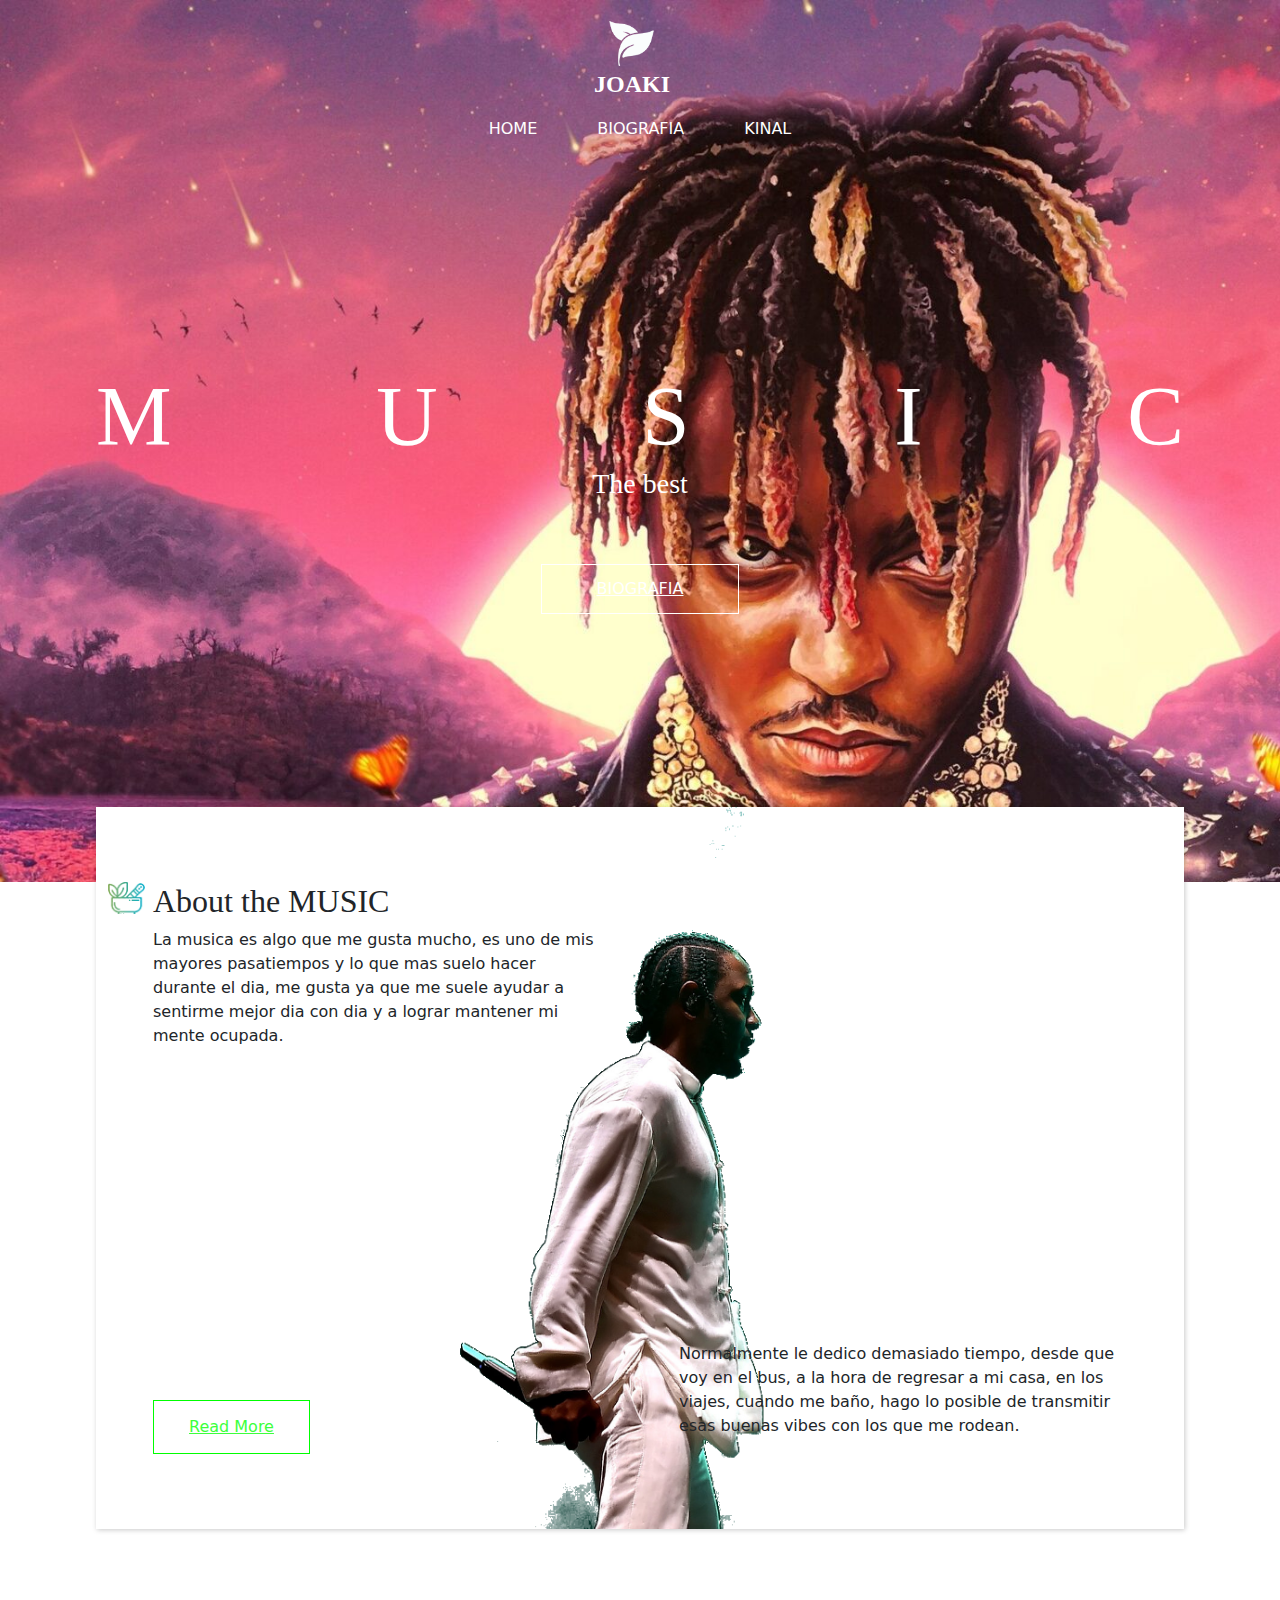
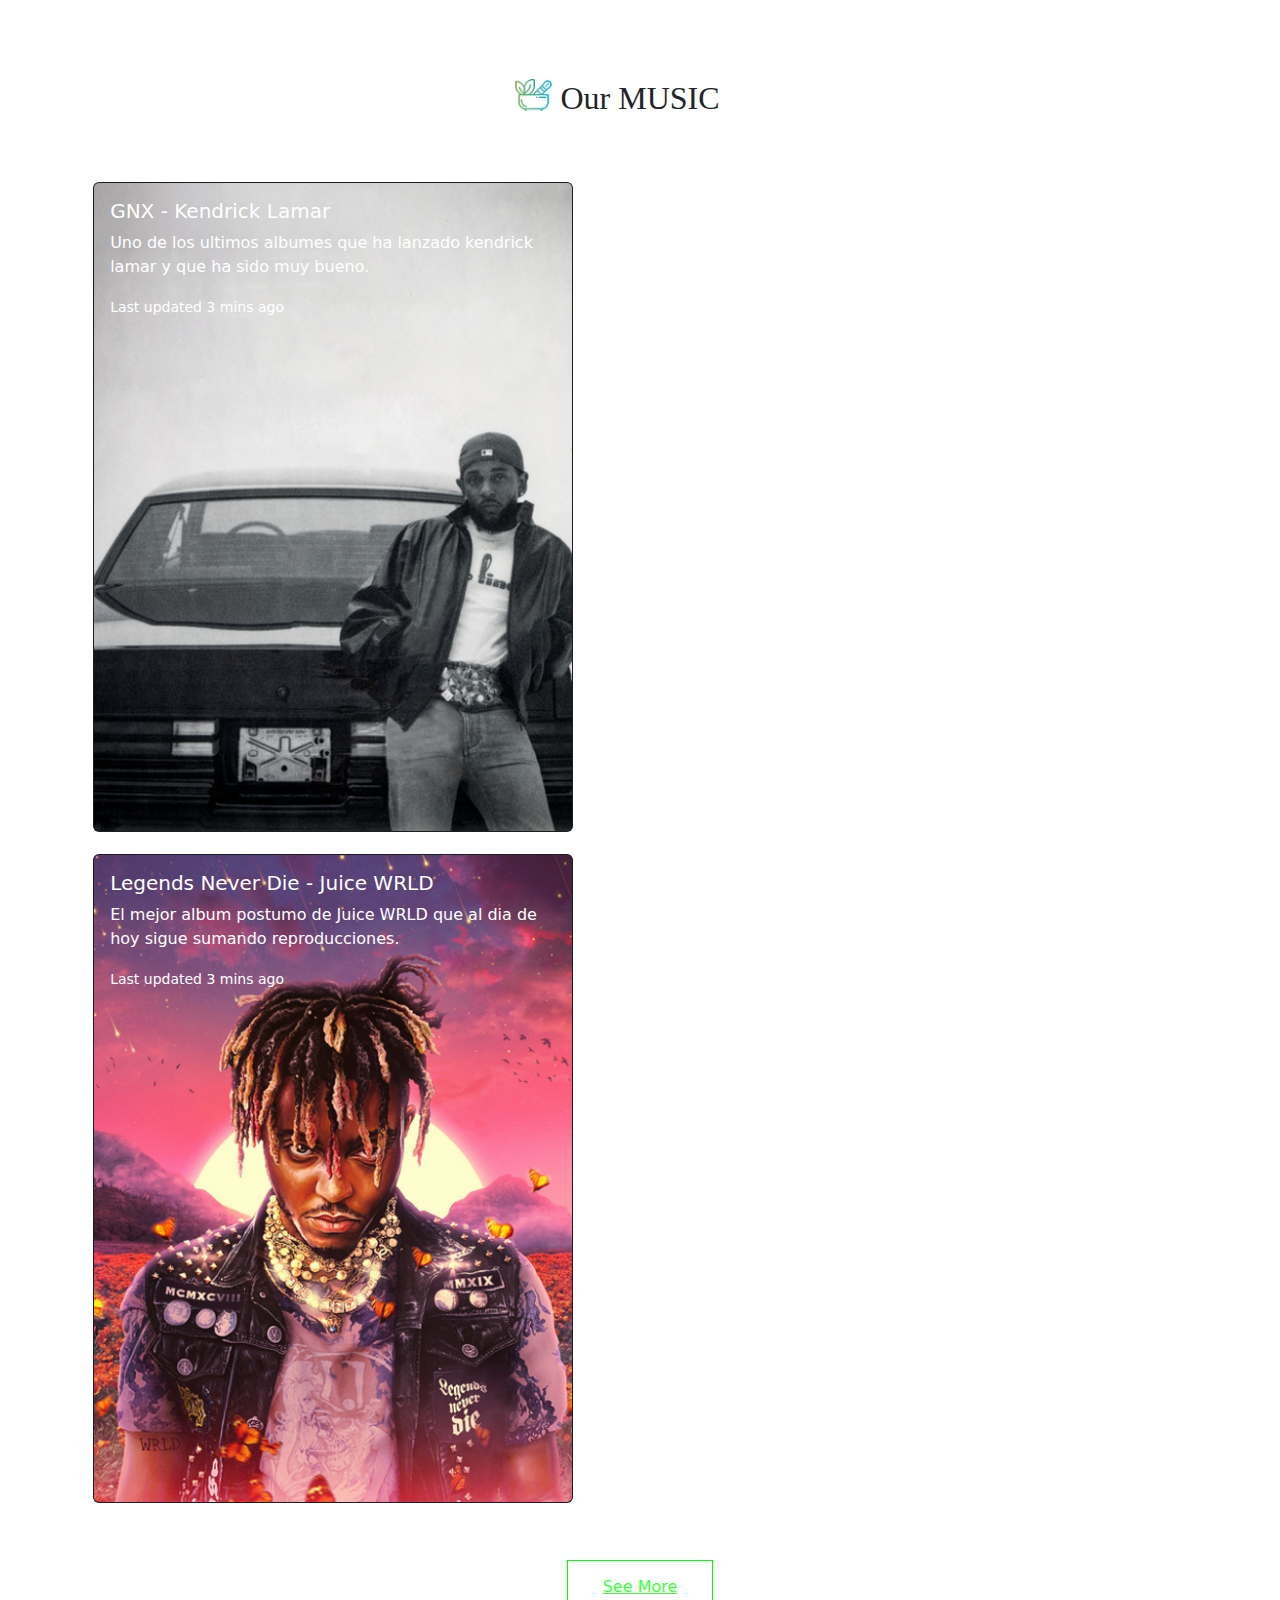
==== index.html @ 391e6434 "Inicio terminado" ====
<!DOCTYPE html>
<html>

<head>
  <meta charset="utf-8" />
  <meta http-equiv="X-UA-Compatible" content="IE=edge" />
  <meta name="viewport" content="width=device-width, initial-scale=1, shrink-to-fit=no" />
  <meta name="keywords" content="" />
  <meta name="description" content="" />
  <meta name="author" content="" />

  <title>Joaki</title>
  <link rel="stylesheet" type="text/css"
    href="https://cdnjs.cloudflare.com/ajax/libs/OwlCarousel2/2.1.3/assets/owl.carousel.min.css" />
  <link rel="stylesheet" type="text/css" href="css/bootstrap.css" />
  <link href="css/style.css" rel="stylesheet" />
  <link href="css/responsive.css" rel="stylesheet" />
  <link href="https://cdn.jsdelivr.net/npm/bootstrap@5.3.3/dist/css/bootstrap.min.css" rel="stylesheet" integrity="sha384-QWTKZyjpPEjISv5WaRU9OFeRpok6YctnYmDr5pNlyT2bRjXh0JMhjY6hW+ALEwIH" crossorigin="anonymous">
</head>

<body>
  <div class="hero_area w-4">
    <header class="header_section">
      <div class="container-fluid">
        <nav class="navbar navbar-expand-lg custom_nav-container pt-3">
          <a class="navbar-brand" href="index.html">
            <img src="images/logo.png" alt="" />
            <span>
              Joaki
            </span>
          </a>
          <button class="navbar-toggler" type="button" data-toggle="collapse" data-target="#navbarSupportedContent"
            aria-controls="navbarSupportedContent" aria-expanded="false" aria-label="Toggle navigation">
            <span class="navbar-toggler-icon"></span>
          </button>

          <div class="collapse navbar-collapse" id="navbarSupportedContent">
            <div class="d-flex ml-auto flex-column flex-lg-row align-items-center">
              <ul class="navbar-nav  ">
                <li class="nav-item active">
                  <a class="nav-link" href="index.html">Home <span class="sr-only">(current)</span></a>
                </li>
                <li class="nav-item">
                  <a class="nav-link" href="biografia.html"> Biografia </a>
                </li>
                <li class="nav-item">
                  <a class="nav-link" href="product.html"> Kinal </a>
                </li>
              </ul>
            </div>
          </div>
        </nav>
      </div>
    </header>
    <section class="hero_section">
      <div class="hero_detail">
        <h1>
          <span>
            M
          </span>
          <span>
            U
          </span>
          <span>
            S
          </span>
          <span>
            I
          </span>
          <span>
            C
          </span>
        </h1>
        <h3>
          The best
        </h2>
      </div>
      <div class="hero_btn-box">
        <a href="biografia.html">
          Biografia
        </a>
      </div>
    </section>
  </div>



  <!-- about section -->
  <section class="about_section layout_padding">
    <div class="about_container">
      <div class="container">
        <div class="detail">
          <h2 class="custom_heading">
            About the MUSIC
          </h2>
          <p>
            La musica es algo que me gusta mucho, es uno de mis mayores pasatiempos y lo que mas suelo hacer durante el dia, me gusta ya que me suele ayudar a sentirme mejor dia con dia y a lograr mantener mi mente ocupada.
          </p>
          <div>
            <a href="">
              Read More
            </a>
          </div>
        </div>
        <div class="detail-2">
          <p>
            Normalmente le dedico demasiado tiempo, desde que voy en el bus, a la hora de regresar a mi casa, en los viajes, cuando me baño, hago lo posible de transmitir esas buenas vibes con los que me rodean.
          </p>
        </div>
      </div>
    </div>
  </section>


  <!-- end about section -->

  <!-- product section -->
  <section class="product_section layout_padding">
    <div class="d-flex justify-content-center">
      <h2 class="custom_heading">
        Our MUSIC
      </h2>
    </div>
    <div class="container layout_padding2">
      <div class="img-box box-1">
        <div class="card text-bg-dark">
          <img src="images/GNXK.png" class="card-img" alt="...">
          <div class="card-img-overlay">
            <h5 class="card-title">GNX - Kendrick Lamar</h5>
            <p class="card-text">Uno de los ultimos albumes que ha lanzado kendrick lamar y que ha sido muy bueno.</p>
            <p class="card-text"><small>Last updated 3 mins ago</small></p>
          </div>
        </div>
      </div>
      <div class="img-box box-2">
        <img src="images/p-2.jpg" alt="">
      </div>
      <div class="img-box box-3">
        <div class="card text-bg-dark">
          <img src="images/LegendsNeverDie2.png" class="card-img" alt="...">
          <div class="card-img-overlay">
            <h5 class="card-title">Legends Never Die - Juice WRLD</h5>
            <p class="card-text">El mejor album postumo de Juice WRLD que al dia de hoy sigue sumando reproducciones.</p>
            <p class="card-text"><small>Last updated 3 mins ago</small></p>
          </div>
        </div>
      </div>
      <div class="img-box box-4">
        <img src="images/p-4.jpg" alt="">
      </div>
    </div>
    <div class="d-flex justify-content-center">
      <a href="">
        See More
      </a>
    </div>
  </section>
  <script src="https://cdn.jsdelivr.net/npm/bootstrap@5.3.3/dist/js/bootstrap.bundle.min.js" integrity="sha384-YvpcrYf0tY3lHB60NNkmXc5s9fDVZLESaAA55NDzOxhy9GkcIdslK1eN7N6jIeHz" crossorigin="anonymous"></script>
  <script type="text/javascript" src="js/jquery-3.4.1.min.js"></script>
  <script type="text/javascript" src="js/bootstrap.js"></script>
</body>

</html>
---- css/style.css ----
@font-face {
  font-family: "Ethnocentric";
  src: url("../fonts/ethnocentric/ethnocentric rg.ttf") format("ttf");
  font-weight: 400;
}

@font-face {
  font-family: "Ethnocentric";
  src: url("../fonts/ethnocentric/ethnocentric rg it.ttf") format("ttf");
  font-weight: 400;
}

@font-face {
  font-family: "poppins";
  src: url("../fonts/ethnocentric/Poppins-Regular.ttf") format("ttf");
  font-weight: 400;
}

@font-face {
  font-family: "poppins";
  src: url("../fonts/ethnocentric/Poppins-Bold.ttf") format("ttf");
  font-weight: bold;
}

h1,
h2,
h3 {
  font-family: "Ethnocentric";
}

body {
  font-family: "poppins", sans-serif;
  color: #101010;
  background-color: #ffffff;
}

.layout_padding {
  padding: 75px 0;
}

.layout_padding2 {
  padding: 45px 0;
}

.layout_padding2-top {
  padding-top: 45px;
}

.layout_padding2-bottom {
  padding-bottom: 45px;
}

.layout_padding-top {
  padding-top: 75px;
}

.layout_padding-bottom {
  padding-bottom: 75px;
}

.custom_heading {
  position: relative;
}

.custom_heading::before {
  position: absolute;
  content: "";
  left: -45px;
  width: 37px;
  height: 32px;
  background-image: url(../images/herbal.png);
  background-size: cover;
}

/*header section*/
.hero_area {
  height: 98vh;
  background-image: url(../images/Legends\ Never\ Die\ -\ Juice\ WRLD.jpg);
  background-size: cover;
  background-attachment: fixed;
}

.sub_page .hero_area {
  height: auto;
}

.hero_area.sub_pages {
  height: auto;
}

.header_section .container-fluid {
  padding-right: 25px;
  padding-left: 25px;
}

.header_section .nav_container {
  margin: 0 auto;
}

.custom_nav-container.navbar-expand-lg .navbar-nav .nav-link {
  padding: 10px 30px;
  color: #ffffff;
  text-align: center;
  text-transform: uppercase;
}

a,
a:hover,
a:focus {
  text-decoration: none;
}

a:hover,
a:focus {
  color: initial;
}

.btn,
.btn:focus {
  outline: none !important;
  -webkit-box-shadow: none;
          box-shadow: none;
}

.navbar-brand,
.navbar-brand:hover {
  text-transform: uppercase;
  font-weight: bold;
  font-size: 24px;
  color: #fafcfd;
}

.custom_nav-container .nav_search-btn {
  background-image: url(../images/search-icon.png);
  background-size: 22px;
  background-repeat: no-repeat;
  background-position-y: 7px;
  width: 35px;
  height: 35px;
  padding: 0;
  border: none;
}

.navbar-brand {
  display: -webkit-box;
  display: -ms-flexbox;
  display: flex;
  -webkit-box-align: center;
      -ms-flex-align: center;
          align-items: center;
  -webkit-box-orient: vertical;
  -webkit-box-direction: normal;
      -ms-flex-direction: column;
          flex-direction: column;
  align-items: center;
  margin-right: 0;
}

.navbar-brand img {
  width: 45px;
}

.navbar-brand span {
  font-size: 24px;
  font-weight: 700;
  color: #ffffff;
  font-family: "Ethnocentric";
}

.custom_nav-container {
  z-index: 99999;
  padding: 15px 0;
  -webkit-box-orient: vertical;
  -webkit-box-direction: normal;
      -ms-flex-direction: column;
          flex-direction: column;
  -webkit-box-align: center;
      -ms-flex-align: center;
          align-items: center;
}

.custom_nav-container .navbar-toggler {
  outline: none;
}

.custom_nav-container .navbar-toggler .navbar-toggler-icon {
  background-image: url(../images/menu.png);
  background-size: 35px;
}

/*end header section*/
.hero_section {
  text-align: center;
  color: #ffffff;
  display: -webkit-box;
  display: -ms-flexbox;
  display: flex;
  -webkit-box-orient: vertical;
  -webkit-box-direction: normal;
      -ms-flex-direction: column;
          flex-direction: column;
  -webkit-box-pack: center;
      -ms-flex-pack: center;
          justify-content: center;
  height: 75%;
}

.hero_section h1 {
  font-size: 85px;
  display: -webkit-box;
  display: -ms-flexbox;
  display: flex;
  -webkit-box-pack: justify;
      -ms-flex-pack: justify;
          justify-content: space-between;
  width: 85%;
  margin: 0 auto;
}

.hero_section .hero_btn-box a {
  display: inline-block;
  padding: 12px 55px;
  background-color: transparent;
  border: 1.5px solid #ffffff;
  color: #ffffff;
  margin-top: 55px;
  text-transform: uppercase;
}

.hero_section .hero_btn-box a:hover {
  background-color: #ffffff;
  color: #00ff00;
}

.sub_page .about_section .about_container {
  margin-top: 0;
}

.about_section .about_container {
  width: 85%;
  margin-left: auto;
  margin-right: auto;
  padding: 75px 45px;
  background-image: url(../images/KendrickLamar.png);
  background-size: auto 100%;
  background-color: #fff;
  background-position: center;
  background-repeat: no-repeat;
  margin-top: -150px;
  -webkit-box-shadow: 1px 1px 5px 0px rgba(0, 0, 0, 0.21);
  box-shadow: 1px 1px 5px 0px rgba(0, 0, 0, 0.21);
}

.about_section .about_container .container {
  display: -webkit-box;
  display: -ms-flexbox;
  display: flex;
  -webkit-box-pack: justify;
      -ms-flex-pack: justify;
          justify-content: space-between;
}

.about_section .about_container .container > div {
  width: 46%;
}

.about_section .detail a {
  display: inline-block;
  padding: 14px 35px;
  background-color: transparent;
  border: 1.5px solid #00ff00;
  color: #00ff00;
  color: #3cff3c;
  margin-top: 75%;
}

.about_section .detail a:hover {
  background-color: #00ff00;
  color: #ffffff;
}

.about_section .detail-2 {
  display: -webkit-box;
  display: -ms-flexbox;
  display: flex;
  -webkit-box-orient: vertical;
  -webkit-box-direction: normal;
      -ms-flex-direction: column;
          flex-direction: column;
  -webkit-box-pack: end;
      -ms-flex-pack: end;
          justify-content: flex-end;
}

.product_section .container {
  display: -webkit-box;
  display: -ms-flexbox;
  display: flex;
  -ms-flex-wrap: wrap;
      flex-wrap: wrap;
}

.product_section .img-box {
  margin: 1%;
  display: -webkit-box;
  display: -ms-flexbox;
  display: flex;
}

.product_section .img-box img {
  width: 100%;
}

.product_section .img-box.box-1, .product_section .img-box.box-3 {
  width: 43%;
}

.product_section .img-box.box-2, .product_section .img-box.box-4 {
  width: 53%;
}

.product_section a {
  display: inline-block;
  padding: 14px 35px;
  background-color: transparent;
  border: 1.5px solid #00ff00;
  color: #00ff00;
  color: #3cff3c;
}

.product_section a:hover {
  background-color: #00ff00;
  color: #ffffff;
}

.why_section .why_container .img_box {
  width: 85%;
  margin: 0 auto;
}

.why_section .why_container .img_box img {
  width: 100%;
}

.why_section a {
  display: inline-block;
  padding: 14px 35px;
  background-color: transparent;
  border: 1.5px solid #00ff00;
  color: #00ff00;
  color: #3cff3c;
}

.why_section a:hover {
  background-color: #00ff00;
  color: #ffffff;
}

.contact_section {
  color: #fff;
  background: url(../images/contact-bg.jpg);
  background-size: cover;
  background-repeat: no-repeat;
  background-attachment: fixed;
}

.contact_section h2::before {
  background-image: url(../images/herbal-white.png);
}

.contact_section input {
  width: 100%;
  border: 0;
  height: 50px;
  border-radius: 30px;
  margin: 20px 0;
  padding-left: 25px;
  background-color: #ffffff;
  outline: none;
  color: #101010;
}

.contact_section input::-webkit-input-placeholder {
  color: #131313;
}

.contact_section input:-ms-input-placeholder {
  color: #131313;
}

.contact_section input::-ms-input-placeholder {
  color: #131313;
}

.contact_section input::placeholder {
  color: #131313;
}

.contact_section input.message-box {
  height: 150px;
}

.contact_section button {
  background-color: #e92c06;
  padding: 15px 55px;
  outline: none;
  border: none;
  border-radius: 30px;
  border: 1px solid #e92c06;
  color: #fff;
  font-weight: bold;
}

.contact_section button:hover {
  color: #e92c06;
  background-color: transparent;
}

.client_section .client_container {
  width: 90%;
  margin: 0 auto;
  display: -webkit-box;
  display: -ms-flexbox;
  display: flex;
  -webkit-box-align: center;
      -ms-flex-align: center;
          align-items: center;
}

.client_section .img_box {
  display: -webkit-box;
  display: -ms-flexbox;
  display: flex;
  -webkit-box-align: center;
      -ms-flex-align: center;
          align-items: center;
  -webkit-box-pack: center;
      -ms-flex-pack: center;
          justify-content: center;
  min-width: 225px;
  min-height: 225px;
  border-radius: 100%;
  background: -webkit-gradient(linear, left top, right top, from(#afad04), to(#5da802));
  background: linear-gradient(to right, #afad04, #5da802);
  margin-right: 15px;
}

.client_section .img_box img {
  width: 75%;
}

.client_section .detail_box {
  padding: 25px;
  background: -webkit-gradient(linear, left top, left bottom, from(#afad04), to(#5da802));
  background: linear-gradient(to bottom, #afad04, #5da802);
  color: #ffffff;
  display: -webkit-box;
  display: -ms-flexbox;
  display: flex;
  -webkit-box-align: center;
      -ms-flex-align: center;
          align-items: center;
}

.client_section .detail_box h5 {
  font-weight: bold;
  display: -webkit-box;
  display: -ms-flexbox;
  display: flex;
  -webkit-box-orient: vertical;
  -webkit-box-direction: normal;
      -ms-flex-direction: column;
          flex-direction: column;
  -webkit-box-align: center;
      -ms-flex-align: center;
          align-items: center;
  margin-right: 35px;
}

.client_section .carousel-indicators {
  -webkit-box-pack: end;
      -ms-flex-pack: end;
          justify-content: flex-end;
  width: 90%;
  margin: 0 auto;
  bottom: 30px;
}

.client_section .carousel-indicators li {
  background-color: #0f0f0f;
  margin: 0;
  height: 15px;
  width: 35px;
  opacity: 1;
}

.client_section .carousel-indicators li.active {
  background-color: #46a102;
}

.info_section {
  background-image: url(../images/info-bg.jpg);
  background-size: cover;
  background-attachment: fixed;
}

.info_section .logo-box {
  width: 200px;
  margin: 0 auto 75px auto;
}

.info_section .logo-box img {
  width: 100%;
}

.info_items {
  width: 65%;
  margin: 0 auto;
  display: -webkit-box;
  display: -ms-flexbox;
  display: flex;
  -webkit-box-orient: vertical;
  -webkit-box-direction: normal;
      -ms-flex-direction: column;
          flex-direction: column;
  -webkit-box-align: center;
      -ms-flex-align: center;
          align-items: center;
  -webkit-box-pack: justify;
      -ms-flex-pack: justify;
          justify-content: space-between;
}

.info_items .item {
  display: -webkit-box;
  display: -ms-flexbox;
  display: flex;
  -webkit-box-orient: vertical;
  -webkit-box-direction: normal;
      -ms-flex-direction: column;
          flex-direction: column;
  -webkit-box-align: center;
      -ms-flex-align: center;
          align-items: center;
  text-align: center;
  margin-bottom: 25px;
}

.info_items .item .img-box {
  width: 50px;
  border-radius: 100%;
  background-repeat: no-repeat;
  background-position: center;
  margin-bottom: 15px;
}

.info_items .item .img-box img {
  width: 100%;
}

.info_items .item .detail-box {
  margin-top: 10px;
  color: #fff;
}

.info_items {
  position: relative;
}

.info_items a {
  position: relative;
}

/* footer section*/
.footer_section {
  background-color: #ffffff;
  padding: 20px;
  font-weight: 500;
}

.footer_section p {
  color: #292929;
  margin: 0;
  text-align: center;
}

.footer_section a {
  color: #292929;
}

.list1{
  display: flex;
  justify-content: flex-end;
}
---- css/responsive.css ----
@media (max-width: 1120px) {
    .hero_area {
        height: auto;
    }

    .hero_btn-box {
        margin-bottom: 150px;
    }


}

@media (max-width: 992px) {
    .custom_nav-container {
        flex-direction: row;
    }
}

@media (max-width: 768px) {
    .about_section .about_container .container {
        flex-direction: column;
    }

    .about_section .about_container {
        width: 90%;
    }

    .about_section .about_container .container>div {
        width: 95%;
    }

    .about_section .detail a {
        margin: 25px auto 35px auto;
    }

    .about_section .detail a {

        background-color: #00ff00;
        color: #ffffff;

    }

    .client_section .client_container {
        width: 100%;
    }

    .client_section .carousel-indicators {
        justify-content: center;
    }
}

@media (max-width: 576px) {
    .hero_section h1 {
        font-size: 58px;
    }

    .product_section .container {
        flex-direction: column;
        align-items: center;
    }

    .product_section .img-box.box-1,
    .product_section .img-box.box-3,
    .product_section .img-box.box-2,
    .product_section .img-box.box-4 {
        width: auto;
        margin: 15px 25px;

    }

    .client_section .client_container {
        flex-direction: column;
    }

    .client_section .img_box {
        margin-bottom: 25px;
    }

    .client_section .detail_box {
        flex-direction: column;
        text-align: center;
    }

    .client_section .detail_box h5 {
        flex-direction: row;
    }

}

@media (max-width: 480px) {
    .hero_section h1 {
        font-size: 36px;
    }
}

@media (max-width: 420px) {}

@media (max-width: 360px) {}

@media (min-width: 1200px) {
    .container {
        max-width: 1170px;
    }
}
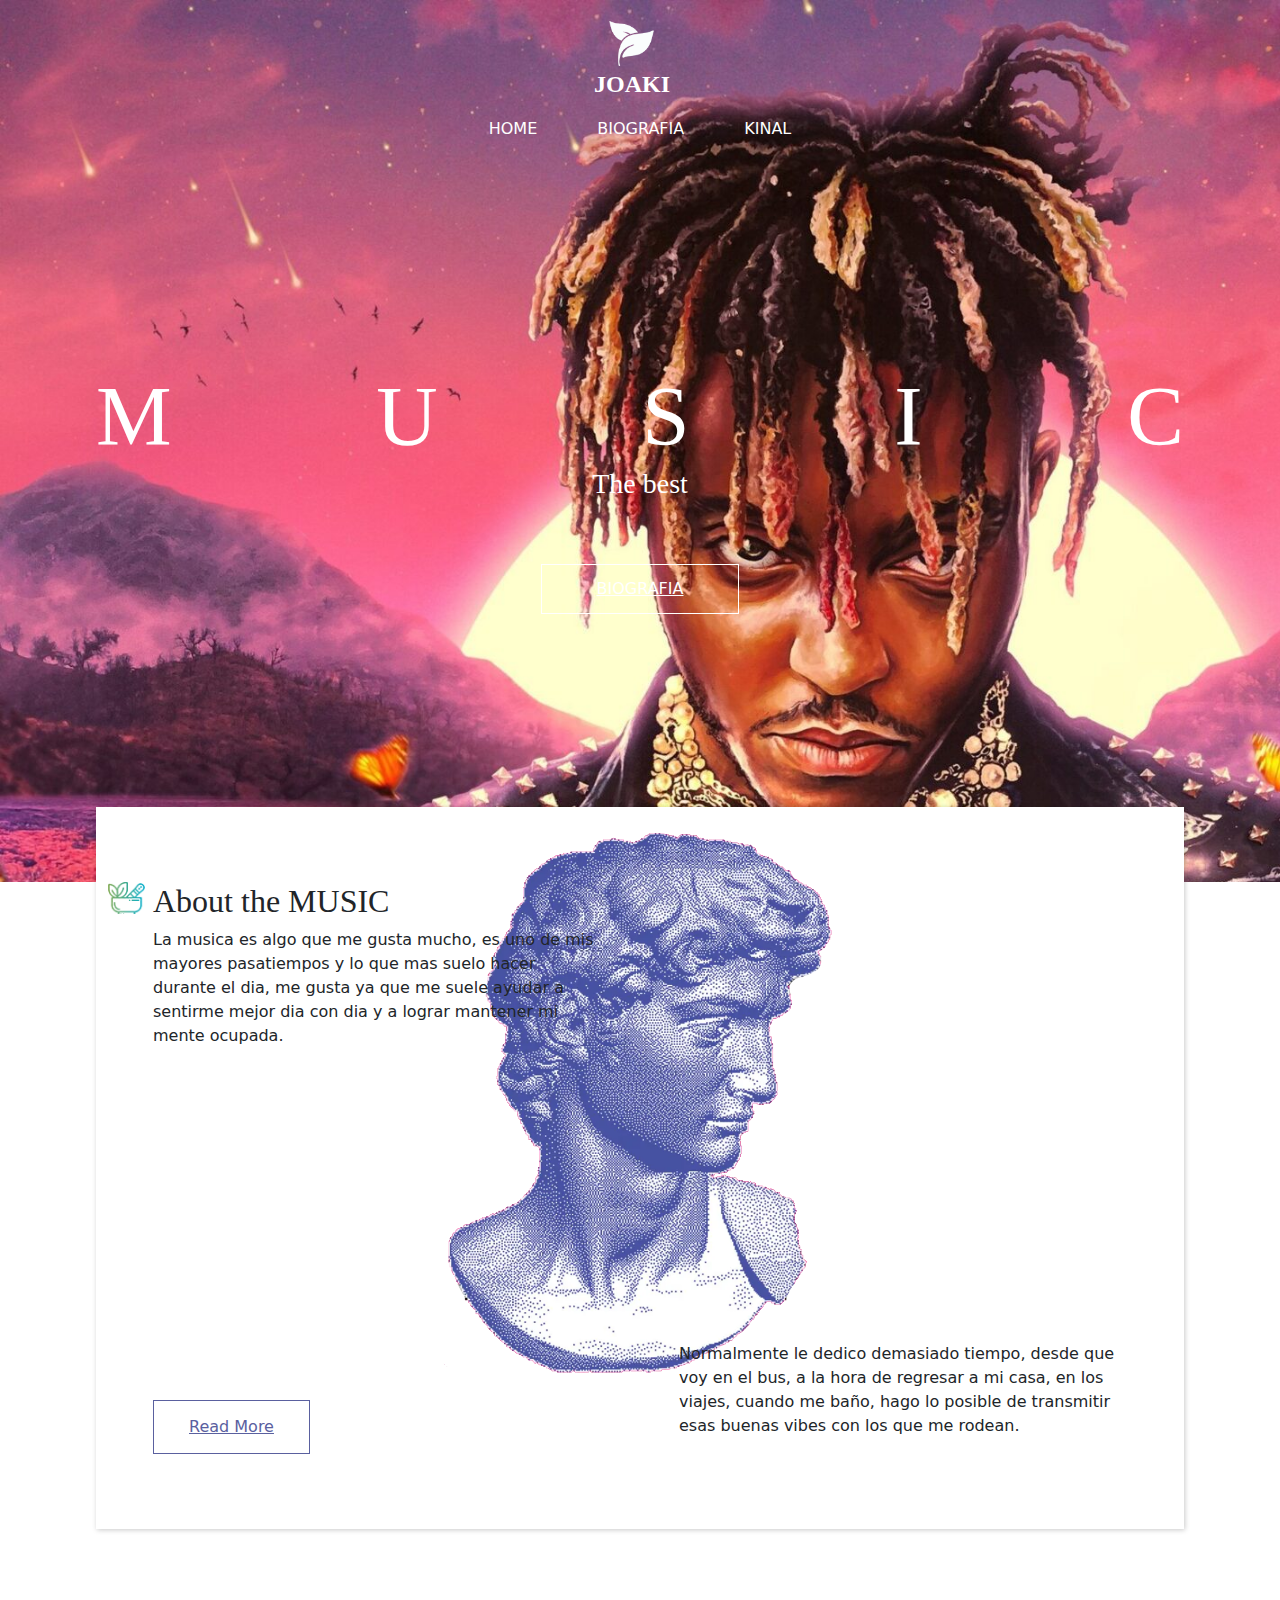
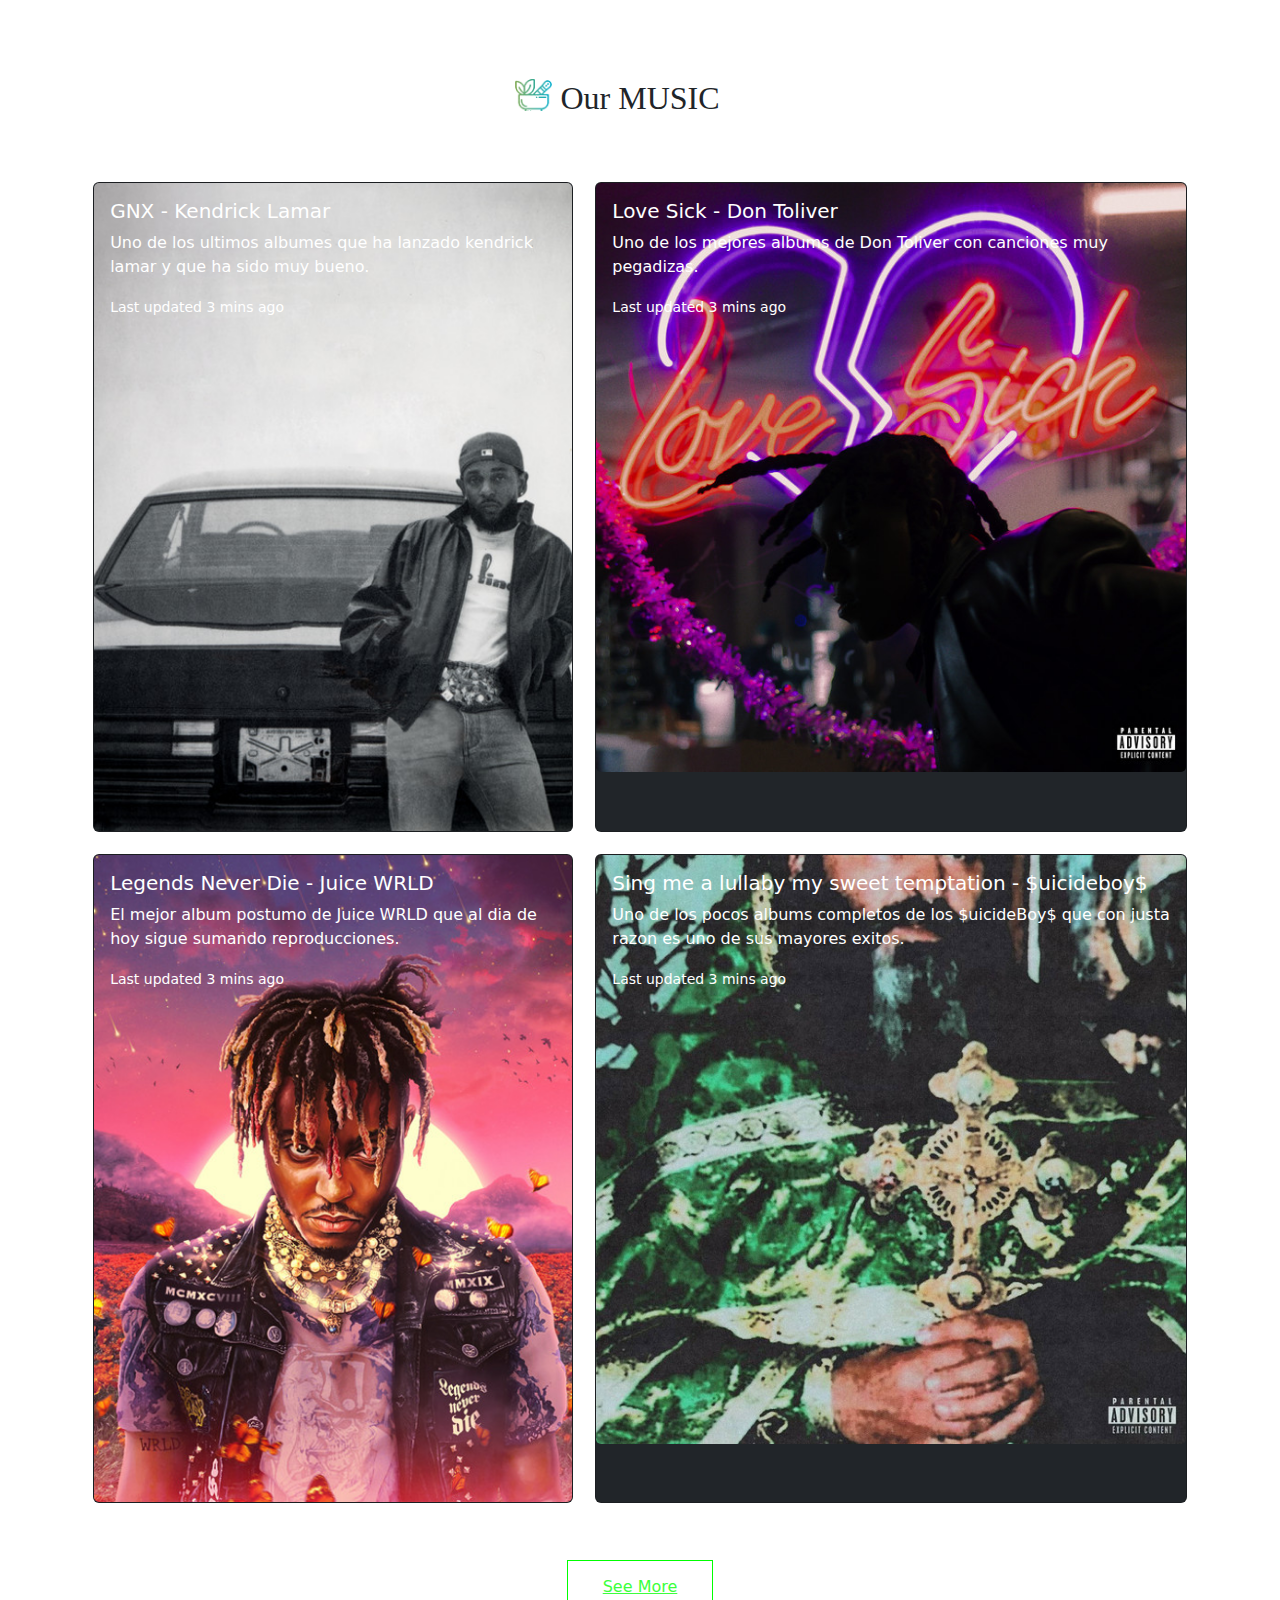
==== commit 40050bf9: "Autobiografia terminada empezando con pagina web de Kinal" ====
--- a/index.html
+++ b/index.html
@@ -97,7 +97,7 @@
             La musica es algo que me gusta mucho, es uno de mis mayores pasatiempos y lo que mas suelo hacer durante el dia, me gusta ya que me suele ayudar a sentirme mejor dia con dia y a lograr mantener mi mente ocupada.
           </p>
           <div>
-            <a href="">
+            <a href="https://www.google.com/url?sa=t&rct=j&q=&esrc=s&source=web&cd=&cad=rja&uact=8&ved=2ahUKEwi_k-aP4vaKAxVORjABHcnKKSkQFnoECA0QAQ&url=https%3A%2F%2Fopen.spotify.com%2Fintl-es&usg=AOvVaw3CHe_-47AX94cmSDewSOfU&opi=89978449">
               Read More
             </a>
           </div>
@@ -133,7 +133,14 @@
         </div>
       </div>
       <div class="img-box box-2">
-        <img src="images/p-2.jpg" alt="">
+        <div class="card text-bg-dark">
+          <img src="images/LoveSick.png" class="card-img" alt="...">
+          <div class="card-img-overlay">
+            <h5 class="card-title">Love Sick - Don Toliver</h5>
+            <p class="card-text">Uno de los mejores albums de Don Toliver con canciones muy pegadizas.</p>
+            <p class="card-text"><small>Last updated 3 mins ago</small></p>
+          </div>
+        </div>
       </div>
       <div class="img-box box-3">
         <div class="card text-bg-dark">
@@ -146,11 +153,18 @@
         </div>
       </div>
       <div class="img-box box-4">
-        <img src="images/p-4.jpg" alt="">
+        <div class="card text-bg-dark">
+          <img src="images/$uicideBoy$.jpg" class="card-img" alt="...">
+          <div class="card-img-overlay">
+            <h5 class="card-title">Sing me a lullaby my sweet temptation - $uicideboy$</h5>
+            <p class="card-text">Uno de los pocos albums completos de los $uicideBoy$ que con justa razon es uno de sus mayores exitos.</p>
+            <p class="card-text"><small>Last updated 3 mins ago</small></p>
+          </div>
+        </div>
       </div>
     </div>
     <div class="d-flex justify-content-center">
-      <a href="">
+      <a href="https://open.spotify.com/playlist/3toiMFuISUiOCqrmVNB4gj?si=4683e512570240be">
         See More
       </a>
     </div>
--- a/css/style.css
+++ b/css/style.css
@@ -38,6 +38,10 @@
   padding: 75px 0;
 }
 
+.layout_padding1 {
+  padding: 75px 0;
+}
+
 .layout_padding2 {
   padding: 45px 0;
 }
@@ -62,7 +66,21 @@
   position: relative;
 }
 
+.custom_heading1 {
+  position: relative;
+}
+
 .custom_heading::before {
+  position: absolute;
+  content: "";
+  left: -45px;
+  width: 37px;
+  height: 32px;
+  background-image: url(../images/herbal.png);
+  background-size: cover;
+}
+
+.custom_heading1::before {
   position: absolute;
   content: "";
   left: -45px;
@@ -236,12 +254,16 @@
   margin-top: 0;
 }
 
+.about_section1 .about_container1 {
+  margin-top: 0;
+}
+
 .about_section .about_container {
   width: 85%;
   margin-left: auto;
   margin-right: auto;
   padding: 75px 45px;
-  background-image: url(../images/KendrickLamar.png);
+  background-image: url(../images/VaporWave.jpg);
   background-size: auto 100%;
   background-color: #fff;
   background-position: center;
@@ -251,6 +273,21 @@
   box-shadow: 1px 1px 5px 0px rgba(0, 0, 0, 0.21);
 }
 
+.about_section1 .about_container1 {
+  width: 85%;
+  margin-left: auto;
+  margin-right: auto;
+  padding: 75px 45px;
+  background-image: url(../images/yopo.jpeg);
+  background-size: auto 100%;
+  background-color: #fff;
+  background-position: center;
+  background-repeat: no-repeat;
+  margin-top: -150px;
+  -webkit-box-shadow: 1px 1px 5px 0px rgba(0, 0, 0, 0.21);
+  box-shadow: 1px 1px 5px 0px rgba(0, 0, 0, 0.21);
+}
+
 .about_section .about_container .container {
   display: -webkit-box;
   display: -ms-flexbox;
@@ -260,7 +297,20 @@
           justify-content: space-between;
 }
 
+.about_section1 .about_container1 .container1 {
+  display: -webkit-box;
+  display: -ms-flexbox;
+  display: flex;
+  -webkit-box-pack: justify;
+      -ms-flex-pack: justify;
+          justify-content: space-between;
+}
+
 .about_section .about_container .container > div {
+  width: 46%;
+}
+
+.about_section1 .about_container1 .container1 > div {
   width: 46%;
 }
 
@@ -268,13 +318,28 @@
   display: inline-block;
   padding: 14px 35px;
   background-color: transparent;
-  border: 1.5px solid #00ff00;
-  color: #00ff00;
-  color: #3cff3c;
+  border: 1.5px solid #5A609F;
+  color: #5A609F;
+  color: #5A609F;
   margin-top: 75%;
 }
 
+.about_section1 .detail1 a {
+  display: inline-block;
+  padding: 14px 35px;
+  background-color: transparent;
+  border: 1.5px solid #5A609F;
+  color: #5A609F;
+  color: #5A609F;
+  margin-top: 75%;
+}
+
 .about_section .detail a:hover {
+  background-color: #5A609F;
+  color: #ffffff;
+}
+
+.about_section1 .detail1 a:hover {
   background-color: #00ff00;
   color: #ffffff;
 }
@@ -292,7 +357,28 @@
           justify-content: flex-end;
 }
 
+.about_section1 .detail1-2 {
+  display: -webkit-box;
+  display: -ms-flexbox;
+  display: flex;
+  -webkit-box-orient: vertical;
+  -webkit-box-direction: normal;
+      -ms-flex-direction: column;
+          flex-direction: column;
+  -webkit-box-pack: end;
+      -ms-flex-pack: end;
+          justify-content: flex-end;
+}
+
 .product_section .container {
+  display: -webkit-box;
+  display: -ms-flexbox;
+  display: flex;
+  -ms-flex-wrap: wrap;
+      flex-wrap: wrap;
+}
+
+.container1 {
   display: -webkit-box;
   display: -ms-flexbox;
   display: flex;
@@ -499,7 +585,7 @@
 }
 
 .info_section {
-  background-image: url(../images/info-bg.jpg);
+  background-image: url(../images/AYJ3.jpeg);
   background-size: cover;
   background-attachment: fixed;
 }
--- a/css/responsive.css
+++ b/css/responsive.css
@@ -21,7 +21,15 @@
         flex-direction: column;
     }
 
+    .about_section1 .about_container1 .container1 {
+        flex-direction: column;
+    }
+
     .about_section .about_container {
+        width: 90%;
+    }
+
+    .about_section1 .about_container1 {
         width: 90%;
     }
 
@@ -29,11 +37,26 @@
         width: 95%;
     }
 
+    .about_section1 .about_container1 .container1>div {
+        width: 95%;
+    }
+
     .about_section .detail a {
         margin: 25px auto 35px auto;
     }
 
+    .about_section1 .detail1 a {
+        margin: 25px auto 35px auto;
+    }
+
     .about_section .detail a {
+
+        background-color: #00ff00;
+        color: #ffffff;
+
+    }
+
+    .about_section1 .detail1 a {
 
         background-color: #00ff00;
         color: #ffffff;
